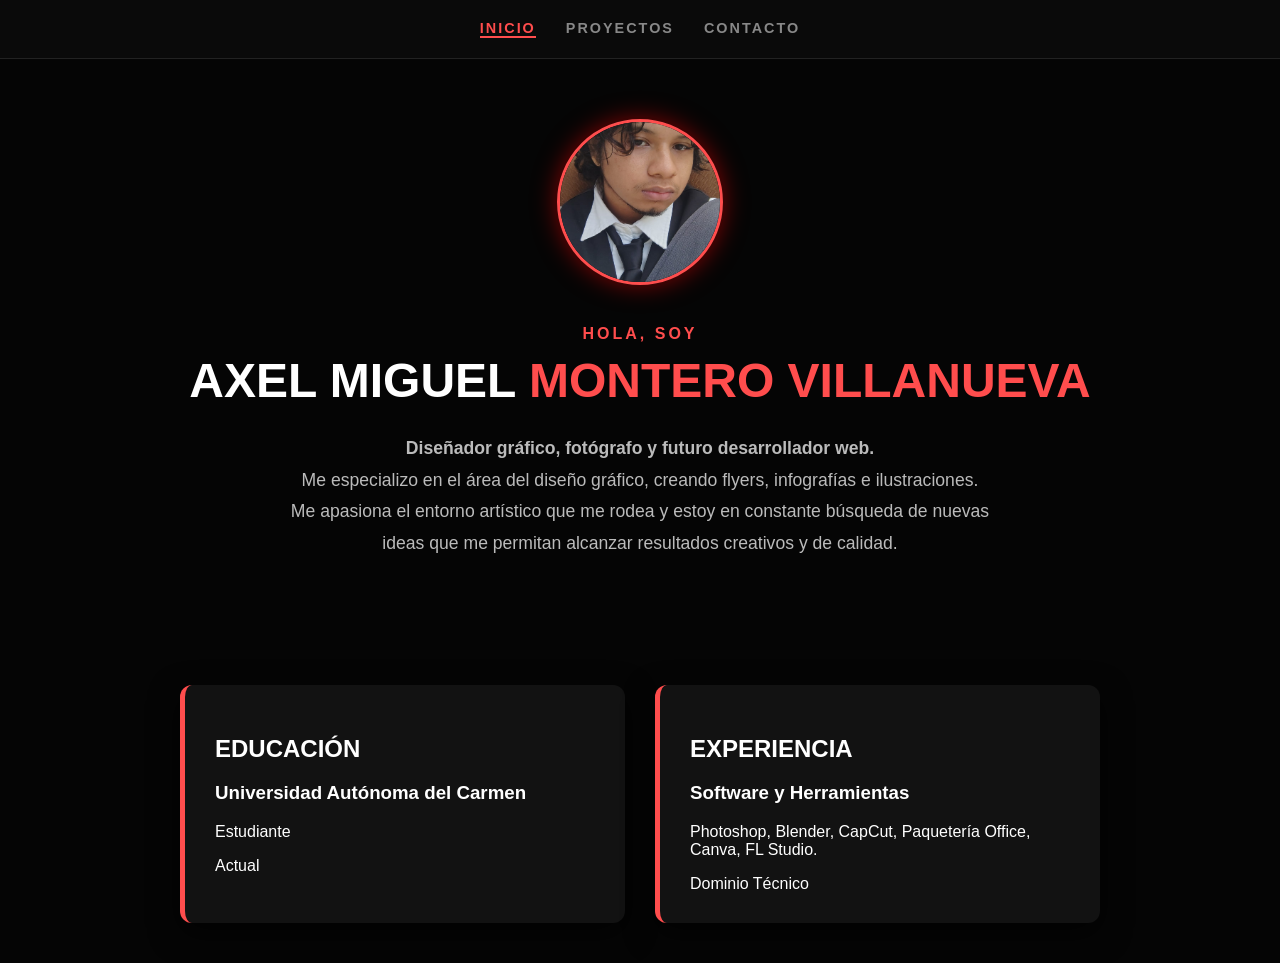
==== 02-maquetacion-cv/index.html @ 2a0d4a14 "Sección de proyectos y diseño con degradados terminada" ====
<!DOCTYPE html>
<html lang="es">
<head>
    <meta charset="UTF-8">
    <title>CV Axel Miguel</title>
    <link rel="stylesheet" href="style.css">
</head>
<body>
<nav class="navbar">
        <a href="index.html" class="active">INICIO</a>
        <a href="proyectos.html">PROYECTOS</a>
        <a href="#">CONTACTO</a>
    </nav>
        <header class="hero">
        <div class="profile-img">
            <img src="tu-foto.jpeg" alt="Axel Miguel">
        </div>
        <p class="greeting">HOLA, SOY</p>
        <h1>AXEL MIGUEL <span>MONTERO VILLANUEVA</span></h1>
        
<p class="description">
            <strong>Diseñador gráfico, fotógrafo y futuro desarrollador web.</strong><br>
            Me especializo en el área del diseño gráfico, creando flyers, infografías e ilustraciones. 
            Me apasiona el entorno artístico que me rodea y estoy en constante búsqueda de nuevas ideas 
            que me permitan alcanzar resultados creativos y de calidad.
        </p>
    </header>
    <main class="container">
        <section class="card">
            <h2> EDUCACIÓN</h2>
            <div class="timeline-item">
                <div class="dot"></div>
                <h3>Universidad Autónoma del Carmen</h3>
                <p>Estudiante</p>
                <span class="year">Actual</span>
            </div>
        </section>

        <section class="card">
            <h2> EXPERIENCIA</h2>
            <div class="timeline-item">
                <div class="dot"></div>
                <h3>Software y Herramientas</h3>
                <p>Photoshop, Blender, CapCut, Paquetería Office, Canva, FL Studio.</p>
                <span class="year">Dominio Técnico</span>
            </div>
        </section>
    </main>
---- 02-maquetacion-cv/style.css ----
body {
    background-color: #050505; 
    color: #ffffff;
    font-family: 'Segoe UI', Tahoma, Geneva, Verdana, sans-serif;
    margin: 0;
    padding: 0;
    display: flex;
    flex-direction: column;
    align-items: center;
}

.navbar {
    width: 100%;
    display: flex;
    justify-content: center;
    gap: 30px;
    padding: 20px 0;
    background: rgba(255, 255, 255, 0.02);
    border-bottom: 1px solid #222;
}

.navbar a {
    color: #888;
    text-decoration: none;
    font-size: 0.9rem;
    font-weight: bold;
    letter-spacing: 2px;
    transition: 0.3s;
}

.navbar a.active, .navbar a:hover {
    color: #ff4d4d; 
    border-bottom: 2px solid #ff4d4d;
}


.hero {
    text-align: center;
    padding: 60px 20px;
}

.profile-img img {
    width: 160px;
    height: 160px;
    border-radius: 50%;
    border: 3px solid #ff4d4d;
    box-shadow: 0 0 25px rgba(255, 0, 0, 0.5);
    object-fit: cover;
    margin-bottom: 20px;
}

.greeting {
    color: #ff4d4d;
    font-weight: bold;
    letter-spacing: 3px;
    margin-bottom: 10px;
}

h1 {
    font-size: 3rem;
    margin: 0;
    text-transform: uppercase;
}

h1 span {
    color: #ff4d4d;
}

.description {
    max-width: 700px;
    margin: 25px auto;
    line-height: 1.8;
    color: #bbb;
    font-size: 1.1rem;
}

.container {
    display: flex;
    justify-content: center;
    gap: 30px;
    padding: 40px;
    flex-wrap: wrap; 
    max-width: 1200px;
}

.card {
    background: #121212; 
    border-radius: 12px;
    padding: 30px;
    width: 380px;
    border-left: 5px solid #ff4d4d; 
    box-shadow: 0 10px 30px rgba(0, 0, 0, 0.7);
    transition: transform 0.3s;
}

.card:hover {
    transform: translateY(-10px); 

.card h2 {
    font-size: 1.4rem;
    margin-top: 0;
    display: flex;
    align-items: center;
    gap: 10px;
}

.timeline-item {
    margin-top: 20px;
    border-left: 1px solid #333;
    padding-left: 20px;
    position: relative;
}

.dot {
    width: 10px;
    height: 10px;
    background-color: #ff4d4d;
    border-radius: 50%;
    position: absolute;
    left: -6px;
    top: 5px;
    box-shadow: 0 0 10px #ff4d4d;
}

.card h3 {
    margin: 0;
    font-size: 1.1rem;
    color: #eee;
}

.card p {
    color: #888;
    font-size: 0.95rem;
    margin: 10px 0;
}

.year {
    color: #ff4d4d;
    font-weight: bold;
    font-size: 0.85rem;
}
body {}
    
    background-color: #000; 

    
    background-image: radial-gradient(circle at center, #1a0000 0%, #000 70%);

    color: #ffffff;
    font-family: 'Segoe UI', Tahoma, Geneva, Verdana, sans-serif;
    margin: 0;
    padding: 0;
    display: flex;
    flex-direction: column;
    align-items: center;
    min-height: 100vh; 
}
/* Título de la sección Proyectos */
.projects-title {
    text-align: center;
    font-size: 2.5rem;
    margin-top: 60px;
    color: #fff;
    letter-spacing: 2px;
}

/* Grilla de proyectos */
.projects-grid {
    display: flex;
    justify-content: center;
    gap: 40px;
    margin-top: 50px;
    flex-wrap: wrap;
}

.project-item {
    text-align: center;
    width: 180px;
}

/* Los círculos de los iconos */
.icon-wrapper {
    width: 120px;
    height: 120px;
    background: radial-gradient(circle, #400 0%, #1a0000 100%);
    border-radius: 50%;
    margin: 0 auto 15px;
    display: flex;
    align-items: center;
    justify-content: center;
    border: 2px solid #300;
    font-size: 2.5rem;
    color: white;
    transition: 0.4s;
    cursor: pointer;
}

/* El brillo rojo (Neon Glow) */
.active-glow, .icon-wrapper:hover {
    border-color: #ff4d4d;
    box-shadow: 0 0 30px #ff0000;
    transform: scale(1.1);
}

.project-item h3 {
    font-size: 0.9rem;
    letter-spacing: 2px;
    margin-bottom: 5px;
}

.project-item p {
    color: #888;
    font-size: 0.8rem;
}
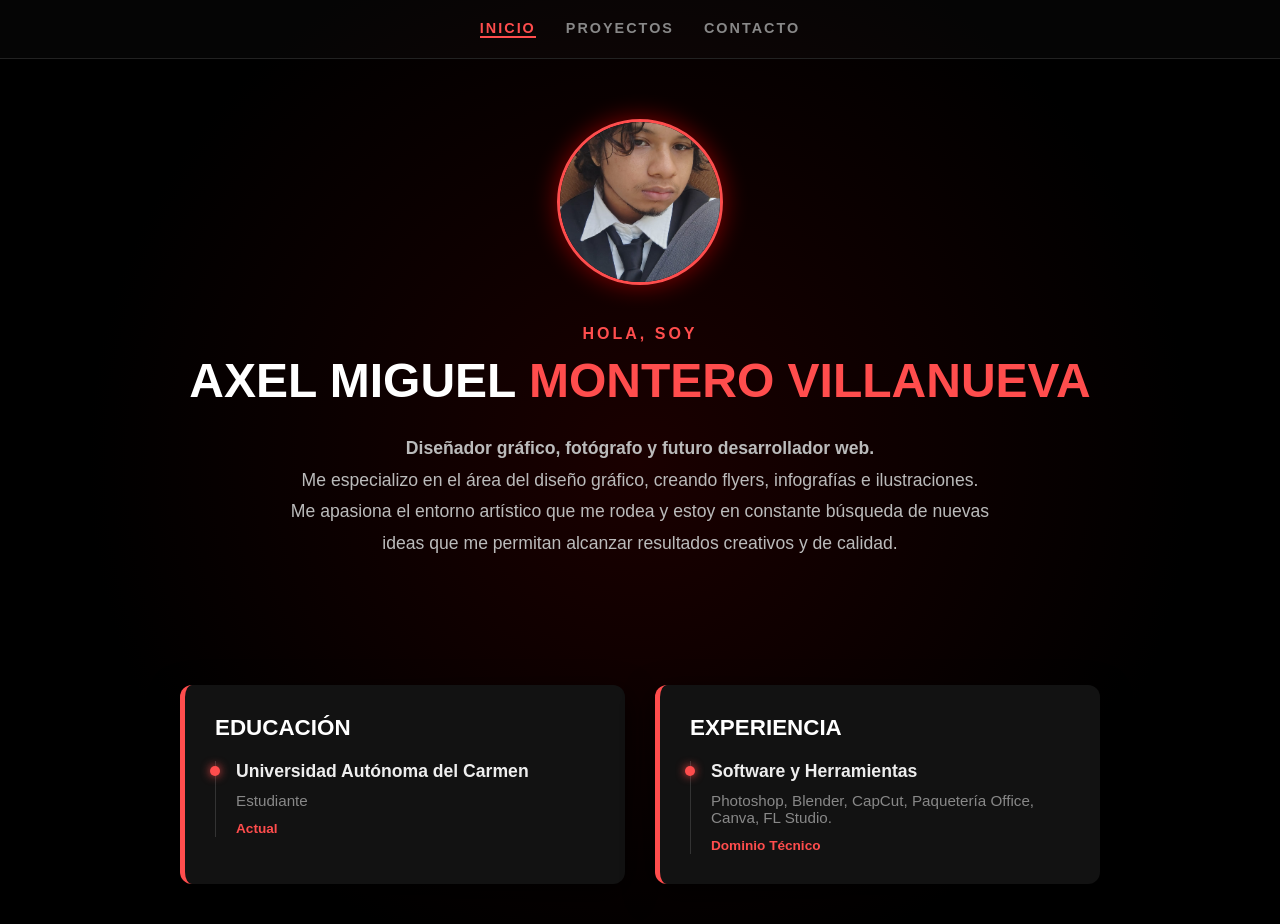
==== commit 8fac9df5: "Sección de proyectos general terminada y funcional" ====
--- a/02-maquetacion-cv/index.html
+++ b/02-maquetacion-cv/index.html
@@ -33,7 +33,7 @@
                 <h3>Universidad Autónoma del Carmen</h3>
                 <p>Estudiante</p>
                 <span class="year">Actual</span>
-            </div>
+            </div> 
         </section>
 
         <section class="card">
--- a/02-maquetacion-cv/style.css
+++ b/02-maquetacion-cv/style.css
@@ -96,7 +96,7 @@
 
 .card:hover {
     transform: translateY(-10px); 
-
+}
 .card h2 {
     font-size: 1.4rem;
     margin-top: 0;
@@ -140,13 +140,9 @@
     font-weight: bold;
     font-size: 0.85rem;
 }
-body {}
-    
+body { 
     background-color: #000; 
-
-    
     background-image: radial-gradient(circle at center, #1a0000 0%, #000 70%);
-
     color: #ffffff;
     font-family: 'Segoe UI', Tahoma, Geneva, Verdana, sans-serif;
     margin: 0;
@@ -156,7 +152,6 @@
     align-items: center;
     min-height: 100vh; 
 }
-/* Título de la sección Proyectos */
 .projects-title {
     text-align: center;
     font-size: 2.5rem;
@@ -165,7 +160,6 @@
     letter-spacing: 2px;
 }
 
-/* Grilla de proyectos */
 .projects-grid {
     display: flex;
     justify-content: center;
@@ -179,7 +173,6 @@
     width: 180px;
 }
 
-/* Los círculos de los iconos */
 .icon-wrapper {
     width: 120px;
     height: 120px;
@@ -196,7 +189,7 @@
     cursor: pointer;
 }
 
-/* El brillo rojo (Neon Glow) */
+
 .active-glow, .icon-wrapper:hover {
     border-color: #ff4d4d;
     box-shadow: 0 0 30px #ff0000;
@@ -208,7 +201,6 @@
     letter-spacing: 2px;
     margin-bottom: 5px;
 }
-
 .project-item p {
     color: #888;
     font-size: 0.8rem;
